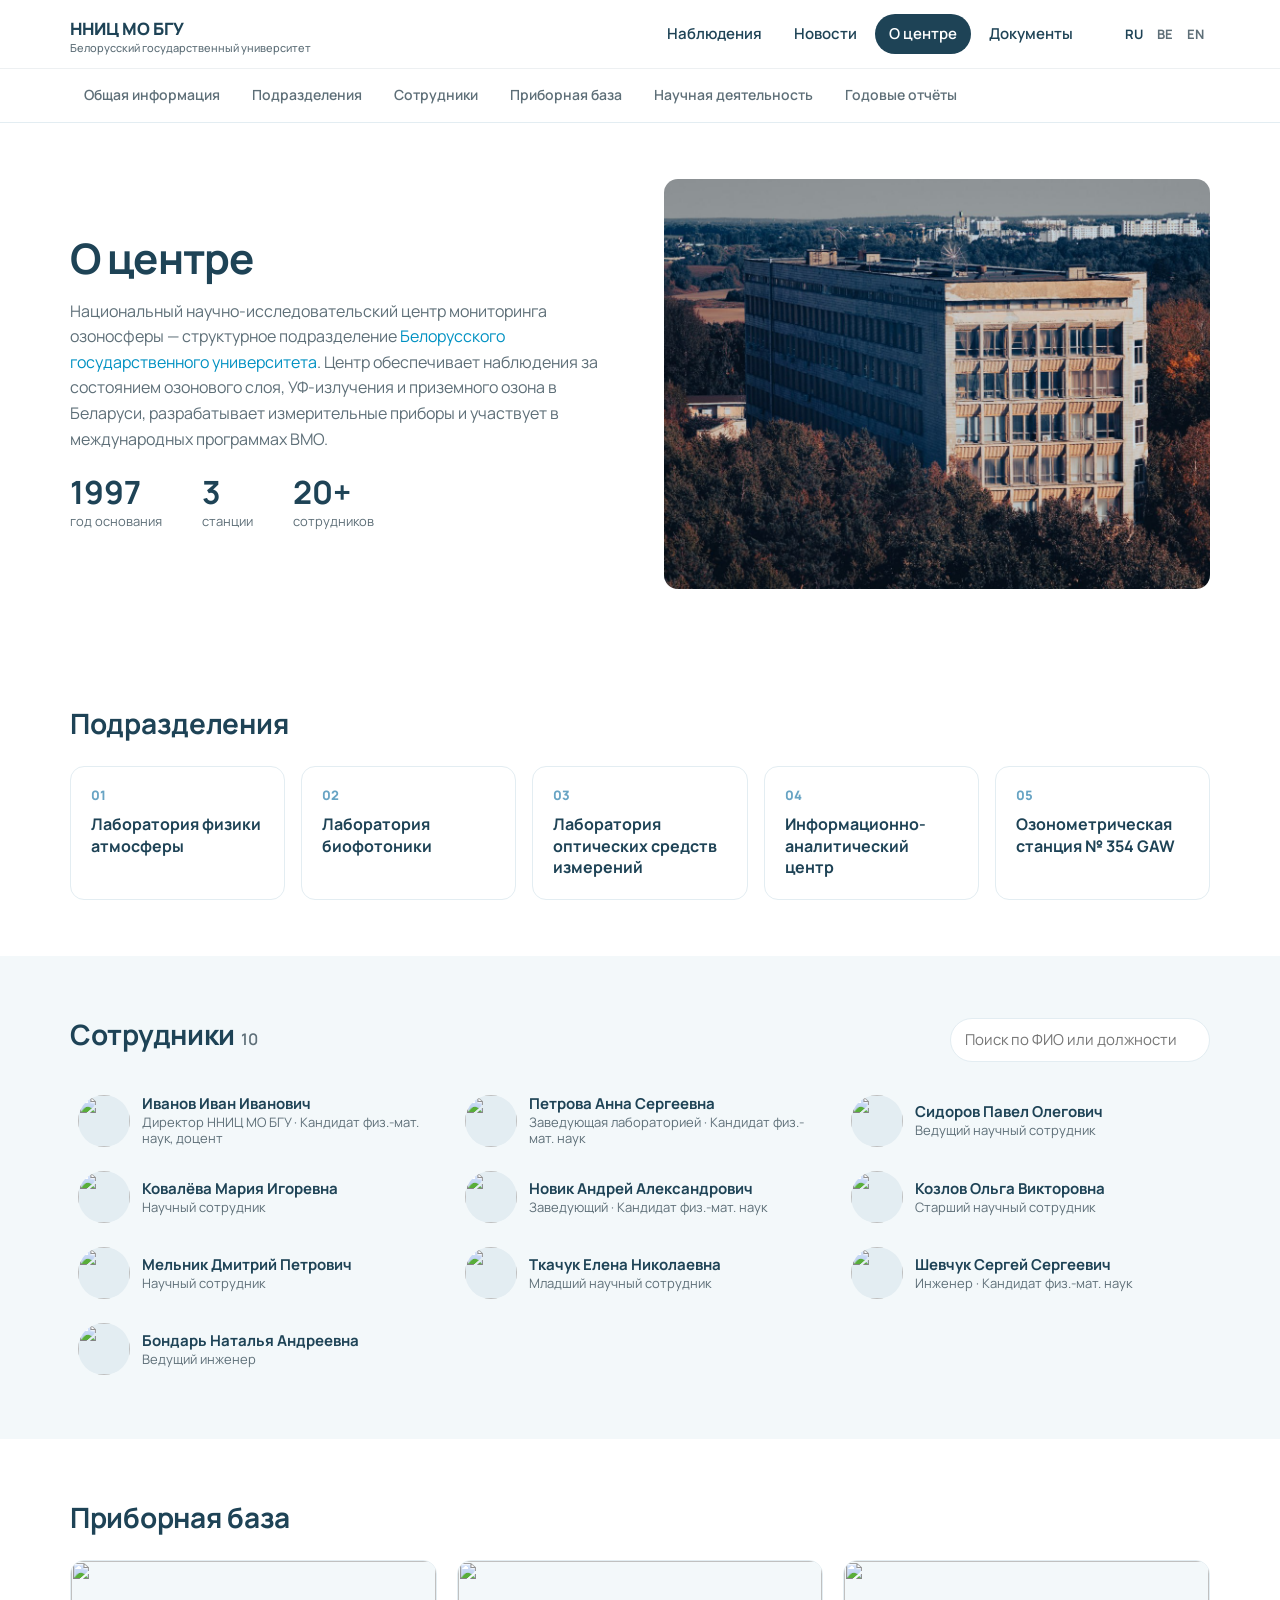
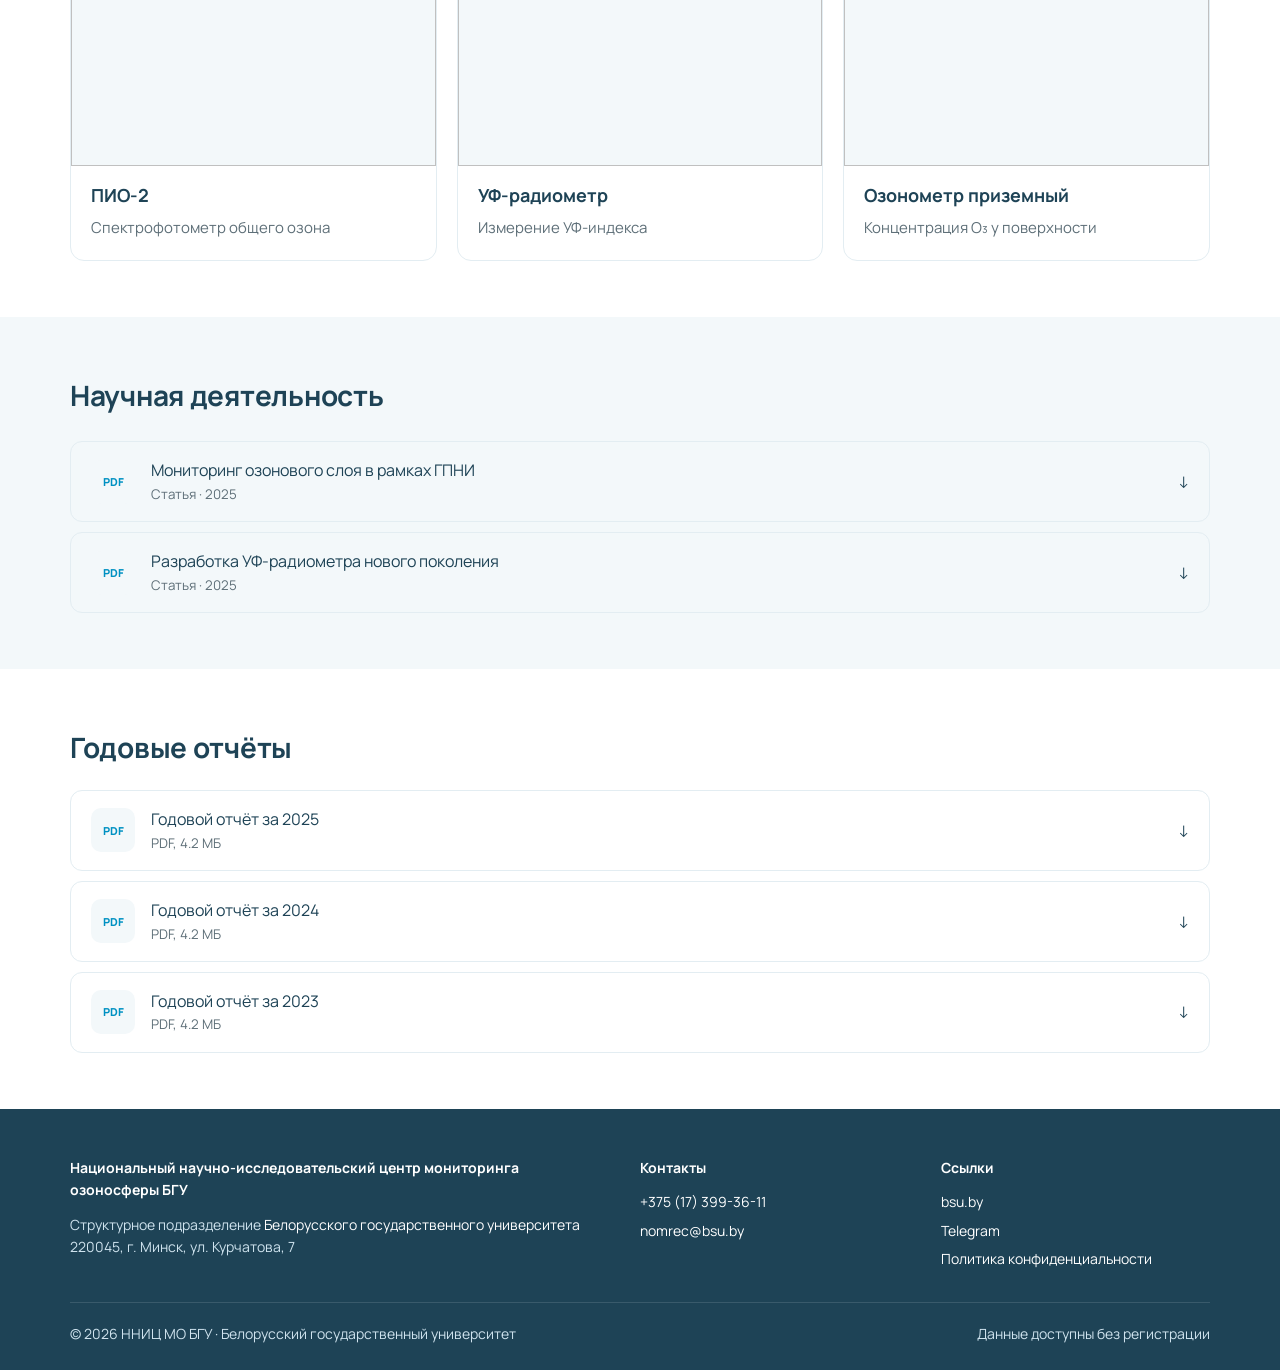
==== about.html @ 7ea7de81 "feat: restore original three-station hero with per-station dates Co-Authored-By: Claude Opus 5.5 <no" ====
<!doctype html>
<html lang="ru"><head><meta charset="utf-8"><meta name="viewport" content="width=device-width,initial-scale=1">
<title>О центре — ННИЦ МО БГУ</title>
<link href="https://fonts.googleapis.com/css2?family=Manrope:wght@400;500;600;700;800&display=swap" rel="stylesheet">
<link rel="icon" href="assets/img/brand/favicon.ico" sizes="any">
<link rel="icon" type="image/png" sizes="32x32" href="assets/img/brand/favicon-32.png">
<link rel="icon" type="image/png" sizes="16x16" href="assets/img/brand/favicon-16.png">
<link rel="apple-touch-icon" sizes="180x180" href="assets/img/brand/favicon-180.png">
<link rel="manifest" href="assets/img/brand/site.webmanifest">
<meta name="theme-color" content="#1e4356">
<link rel="stylesheet" href="assets/style.css?v=33">
<style>section[id]{scroll-margin-top:120px}</style>
</head><body>
<div id="header"></div><script src="assets/layout.js?v=33"></script>
<nav class="subnav"><div class="container">
  <a href="#info">Общая информация</a><a href="#units">Подразделения</a><a href="#team">Сотрудники</a><a href="#devices">Приборная база</a><a href="#science">Научная деятельность</a><a href="#reports">Годовые отчёты</a>
</div></nav>

<section id="info"><div class="container split">
  <div><h1 style="margin-bottom:16px">О центре</h1>
    <p class="muted">Национальный научно-исследовательский центр мониторинга озоносферы — структурное подразделение <a href="https://bsu.by">Белорусского государственного университета</a>. Центр обеспечивает наблюдения за состоянием озонового слоя, УФ-излучения и приземного озона в Беларуси, разрабатывает измерительные приборы и участвует в международных программах ВМО.</p>
    <div class="stats"><div><b>1997</b><span>год основания</span></div><div><b>3</b><span>станции</span></div><div><b>20+</b><span>сотрудников</span></div></div></div>
  <img class="photo" src="assets/img/building.jpg" alt="Здание ННИЦ МО БГУ">
</div></section>

<section id="units"><div class="container">
  <h2>Подразделения</h2><div class="units" id="units-list"></div>
</div></section>

<section id="team" class="section-soft"><div class="container">
  <div class="section-head"><h2>Сотрудники <span class="muted" id="cnt" style="font-size:16px;font-weight:600"></span></h2>
    <input class="search" id="q" type="search" placeholder="Поиск по ФИО или должности"></div>
  <div id="people"></div>
</div></section>

<section id="devices"><div class="container">
  <h2>Приборная база</h2><div class="devices" id="dev"></div>
</div></section>

<section id="science" class="section-soft"><div class="container">
  <div class="section-head"><h2>Научная деятельность</h2></div>
  <div class="doc-list" id="sci"></div>
</div></section>

<section id="reports"><div class="container">
  <h2>Годовые отчёты</h2><div class="doc-list" id="rep"></div>
</div></section>
<div id="footer"></div>
<script>
document.getElementById("units-list").innerHTML = DEPARTMENTS.map((d, i) => `<div class="unit"><span>${String(i + 1).padStart(2, "0")}</span>${d}</div>`).join("");
function renderPeople() {
  const q = document.getElementById("q").value.toLowerCase();
  const ws = WORKERS.filter(w => `${w.last_name} ${w.first_name} ${w.middle_name} ${w.position}`.toLowerCase().includes(q));
  document.getElementById("cnt").textContent = ws.length;
  document.getElementById("people").innerHTML = ws.length ? `<div class="staff">${ws.map(w => `<a class="staff-item" href="team-member.html?id=${w.id}">
    <img src="${w.photo}" alt="" loading="lazy"><span><b>${w.last_name} ${w.first_name} ${w.middle_name}</b>
    <small>${w.position}${w.academic_rank ? " · " + w.academic_rank : ""}</small></span></a>`).join("")}</div>` : `<p class="muted">Никого не найдено</p>`;
}
document.getElementById("q").oninput = renderPeople;
renderPeople();
const D = ["ПИО-2|Спектрофотометр общего озона","УФ-радиометр|Измерение УФ-индекса","Озонометр приземный|Концентрация O₃ у поверхности"];
document.getElementById("dev").innerHTML = D.map(d => { const [n,s] = d.split("|");
  return `<a class="card" href="#"><div class="thumb"><img src="https://images.unsplash.com/photo-1581093588401-fbb62a02f120?w=800" alt=""></div><div class="body"><h3>${n}</h3><p>${s}</p></div></a>`; }).join("");
const doc = (t, s, e) => `<a class="doc" href="#"><span class="ext">${e}</span><span class="t">${t}<small>${s}</small></span><span>↓</span></a>`;
document.getElementById("sci").innerHTML = ["Мониторинг озонового слоя в рамках ГПНИ","Разработка УФ-радиометра нового поколения"].map(t => doc(t,"Статья · 2025","PDF")).join("");
document.getElementById("rep").innerHTML = [2025,2024,2023].map(y => doc("Годовой отчёт за "+y, "PDF, 4.2 МБ", "PDF")).join("");
</script>
</body></html>
---- assets/style.css ----
:root{
  --ink:#1e4356; --ink-2:#27556d; --accent:#68a4c4; --accent-2:#0091c2;
  --sky:#a2cce3; --bg:#ffffff; --bg-soft:#f3f8fa; --line:#e3edf2;
  --muted:#5e6f78; --radius:14px; --max:1180px;
  --font:"Manrope",system-ui,-apple-system,"Segoe UI",sans-serif;
}
*{box-sizing:border-box;margin:0}
@view-transition{navigation:auto}
::view-transition-old(root){animation:.18s ease both vt-out}
::view-transition-new(root){animation:.28s ease both vt-in}
@keyframes vt-out{to{opacity:0;transform:translateY(-6px)}}
@keyframes vt-in{from{opacity:0;transform:translateY(8px)}}
main,body>section,.hero,.subnav{animation:page-in .35s ease}
@keyframes page-in{from{opacity:0;transform:translateY(8px)}}
.header{view-transition-name:header}
@media(prefers-reduced-motion:reduce){*,::view-transition-old(root),::view-transition-new(root){animation:none!important}}
body{font-family:var(--font);color:var(--ink);background:var(--bg);line-height:1.6;font-size:16px}
a{color:var(--accent-2);text-decoration:none}
a:hover{text-decoration:underline}
img{max-width:100%;display:block}
.container{max-width:var(--max);margin:0 auto;padding:0 20px}
.muted{color:var(--muted)}
h1{font-size:clamp(28px,4vw,42px);line-height:1.15;letter-spacing:-.02em}
h2{font-size:clamp(22px,2.6vw,28px);letter-spacing:-.01em;margin-bottom:20px}
h3{font-size:18px}
section{padding:56px 0}
.section-soft{background:var(--bg-soft)}
.section-head{display:flex;justify-content:space-between;align-items:baseline;gap:16px;margin-bottom:24px}
.section-head h2{margin:0}
.eyebrow{font-size:13px;font-weight:700;text-transform:uppercase;letter-spacing:.08em;color:var(--accent)}

/* header */
body{padding-top:68px;min-height:100vh;display:flex;flex-direction:column}
body>.footer{margin-top:auto}
body.has-hero{padding-top:0}
.header{position:fixed;top:0;left:0;right:0;z-index:20;background:rgba(255,255,255,.72);backdrop-filter:blur(14px) saturate(1.4);-webkit-backdrop-filter:blur(14px) saturate(1.4);border-bottom:1px solid rgba(30,67,86,.08);transition:background .3s,border-color .3s}
.header.dark{background:rgba(6,20,30,.35);border-bottom-color:rgba(255,255,255,.08)}
.header.dark .logo,.header.dark .nav a,.header.dark .lang a.active,.header.dark .burger{color:#fff}
.header.dark .logo small,.header.dark .lang a{color:#a9c4d3}
.header.dark .nav a:hover{background:rgba(255,255,255,.1)}
.header.dark .nav a.active{background:#fff;color:var(--ink)}
.header .container{display:flex;align-items:center;gap:32px;height:68px}
.logo{display:flex;align-items:center;gap:10px;font-weight:800;color:var(--ink);font-size:17px}
.logo:hover{text-decoration:none}
.logo-mark{width:62px;height:51px;flex-shrink:0;object-fit:contain}
.logo small{display:block;font-weight:500;font-size:11px;color:var(--muted);line-height:1}
.nav{display:flex;gap:4px;margin-left:auto}
.nav a{color:var(--ink);font-weight:600;padding:8px 14px;border-radius:999px;font-size:15px}
.nav a:hover{background:var(--bg-soft);text-decoration:none}
.nav a.active{background:var(--ink);color:#fff}
.lang{display:flex;gap:2px;font-size:13px;font-weight:700}
.lang a{color:var(--muted);padding:4px 6px}
.lang a.active{color:var(--ink)}
.burger{display:none;background:none;border:0;font-size:26px;color:var(--ink);margin-left:auto;cursor:pointer}
@media(max-width:860px){
  .burger{display:block}
  .nav{display:none;position:absolute;top:68px;left:0;right:0;background:#fff;flex-direction:column;padding:12px 20px;border-bottom:1px solid var(--line)}
  .nav.open{display:flex}
  .lang{display:none}
}

/* hero / today */
.hero{position:relative;overflow:hidden;background:radial-gradient(120% 90% at 50% 120%,#1e4356 0%,#10293a 55%,#081a26 100%);color:#fff;padding:140px 0 80px}
.hero>.container{position:relative;z-index:1}
.hero::before{content:"";position:absolute;inset:0;z-index:0;background:url(img/atmosphere.jpg) center 20%/cover no-repeat;animation:hero-zoom 30s ease-in-out infinite alternate}
.hero::after{content:"";position:absolute;inset:0;z-index:0;background:
  linear-gradient(90deg,rgba(6,20,30,.92) 0%,rgba(6,20,30,.72) 45%,rgba(6,20,30,.35) 100%),
  linear-gradient(0deg,rgba(6,20,30,.85) 0%,rgba(6,20,30,0) 45%)}
@keyframes hero-zoom{to{transform:scale(1.08)}}
.hero .eyebrow{color:var(--sky)}
.hero h1{margin:8px 0 6px}
.hero p{color:#cfe3ee;max-width:640px}
.today{display:grid;grid-template-columns:repeat(3,1fr);gap:16px;margin-top:32px}
.station{background:rgba(255,255,255,.08);border:1px solid rgba(255,255,255,.14);border-radius:var(--radius);padding:20px}
.station h3{font-size:15px;color:var(--sky);font-weight:700;margin-bottom:12px}
.station .vals{display:flex;gap:24px}
.val b{font-size:34px;font-weight:800;line-height:1}
.val span{display:block;font-size:12px;color:#cfe3ee;margin-top:4px}
.uvi-badge{display:inline-block;font-size:11px;font-weight:700;padding:2px 8px;border-radius:999px;margin-left:6px;vertical-align:middle}
.uvi-low{background:#3aa76d;color:#fff}.uvi-mod{background:#e8c22a;color:#222}.uvi-high{background:#e8862a;color:#fff}
.spark{margin-top:14px;height:40px}
.hero-actions{margin-top:28px;display:flex;gap:12px;flex-wrap:wrap}
@media(max-width:860px){.today{grid-template-columns:1fr}}

/* buttons */
.btn{display:inline-flex;align-items:center;gap:8px;font-weight:700;font-size:15px;padding:11px 20px;border-radius:999px;border:1px solid transparent;cursor:pointer;font-family:inherit}
.btn:hover{text-decoration:none}
.btn-primary{background:var(--accent-2);color:#fff}
.btn-primary:hover{background:#007aa4}
.btn-light{background:#fff;color:var(--ink)}
.btn-ghost{background:transparent;color:var(--ink);border-color:var(--line)}
.btn-ghost-light{background:transparent;color:#fff;border-color:rgba(255,255,255,.35)}
.btn-ghost:hover{border-color:var(--accent)}

/* news */
.news-grid{display:grid;grid-template-columns:1.4fr 1fr;gap:24px}
.news-side{display:grid;gap:24px}
.card{display:flex;flex-direction:column;background:#fff;border:1px solid var(--line);border-radius:var(--radius);overflow:hidden;color:var(--ink);transition:transform .15s,box-shadow .15s}
.card:hover{text-decoration:none;transform:translateY(-2px);box-shadow:0 10px 30px rgba(30,67,86,.08)}
.card .thumb{aspect-ratio:16/9;background:var(--bg-soft);overflow:hidden}
.card .thumb img{width:100%;height:100%;object-fit:cover}
.card .body{padding:18px 20px 20px;display:flex;flex-direction:column;gap:8px;flex:1}
.card .date{font-size:13px;color:var(--muted)}
.card h3{line-height:1.3}
.card p{color:var(--muted);font-size:15px;display:-webkit-box;-webkit-line-clamp:3;-webkit-box-orient:vertical;overflow:hidden}
.card.big h3{font-size:24px}
.card.row{flex-direction:row}
.card.row .thumb{width:42%;aspect-ratio:auto;flex-shrink:0}
.news-list{display:grid;grid-template-columns:repeat(3,1fr);gap:24px}
@media(max-width:860px){.news-grid,.news-list{grid-template-columns:1fr}.card.row{flex-direction:column}.card.row .thumb{width:100%;aspect-ratio:16/9}}
.pager{display:flex;gap:6px;justify-content:center;margin-top:40px}
.pager a{min-width:40px;height:40px;display:grid;place-items:center;border-radius:10px;border:1px solid var(--line);color:var(--ink);font-weight:600}
.pager a.active{background:var(--ink);color:#fff;border-color:var(--ink)}

/* article */
.article{max-width:760px;margin:0 auto}
.article .cover{border-radius:var(--radius);overflow:hidden;aspect-ratio:16/9;margin:28px 0}
.article .cover img{width:100%;height:100%;object-fit:cover}
.prose{font-size:17px;line-height:1.75}
.prose p,.prose ul,.prose blockquote,.prose h2{margin-bottom:18px}
.prose h2{font-size:22px;margin-top:32px}
.prose blockquote{border-left:3px solid var(--accent);padding:4px 0 4px 18px;color:var(--muted);font-style:italic}
.prose ul{padding-left:22px}
.source{display:flex;align-items:center;gap:16px;margin-top:36px;padding:18px 20px;border:1px solid var(--line);border-radius:var(--radius);background:var(--bg-soft)}
.source .ico{width:44px;height:44px;border-radius:10px;background:#fff;display:grid;place-items:center;font-size:20px;border:1px solid var(--line)}
.source .meta{flex:1;min-width:0}
.source .meta small{display:block;color:var(--muted);font-size:12px;text-transform:uppercase;letter-spacing:.06em;font-weight:700}
.source .meta b{display:block;white-space:nowrap;overflow:hidden;text-overflow:ellipsis}
.back{display:inline-flex;gap:6px;font-weight:600;color:var(--muted);margin-bottom:16px}

/* observations */
.obs-cards{display:grid;grid-template-columns:repeat(3,1fr);gap:16px}
.obs-card{border:1px solid var(--line);border-radius:var(--radius);padding:20px;background:#fff}
.obs-card h3{font-size:15px;color:var(--muted);margin-bottom:10px}
.obs-card .row{display:flex;justify-content:space-between;padding:8px 0;border-top:1px solid var(--line);font-size:15px}
.obs-card .row b{font-size:17px}
@media(max-width:860px){.obs-cards{grid-template-columns:1fr}}
.panel{background:#fff;border:1px solid var(--line);border-radius:var(--radius);padding:24px}
.filters{display:flex;flex-wrap:wrap;gap:12px;align-items:flex-end;margin-bottom:20px}
.field{display:flex;flex-direction:column;gap:4px;font-size:13px;font-weight:600;color:var(--muted)}
.field select,.field input{font:inherit;font-size:15px;color:var(--ink);padding:9px 12px;border:1px solid var(--line);border-radius:10px;background:#fff;min-width:150px}
.seg{display:inline-flex;border:1px solid var(--line);border-radius:10px;overflow:hidden}
.seg button{font:inherit;font-size:14px;font-weight:600;border:0;background:#fff;padding:9px 14px;cursor:pointer;color:var(--muted)}
.seg button.on{background:var(--ink);color:#fff}
.chart-box{height:360px}
.table-wrap{overflow:auto;max-height:420px;border:1px solid var(--line);border-radius:10px}
table{border-collapse:collapse;width:100%;font-size:14px;font-variant-numeric:tabular-nums}
th,td{padding:9px 14px;text-align:right;border-bottom:1px solid var(--line);white-space:nowrap}
th:first-child,td:first-child{text-align:left}
thead th{position:sticky;top:0;background:var(--bg-soft);font-size:12px;text-transform:uppercase;letter-spacing:.04em;color:var(--muted)}
.download{display:flex;gap:10px;margin-left:auto}
.info-grid{display:grid;grid-template-columns:repeat(4,1fr);gap:16px}
.info-grid .obs-card p{font-size:14px;color:var(--muted)}
@media(max-width:860px){.info-grid{grid-template-columns:1fr 1fr}}

/* about */
.subnav{position:sticky;top:68px;z-index:10;background:#fff;border-bottom:1px solid var(--line)}
.subnav .container{display:flex;gap:4px;overflow:auto;padding-top:10px;padding-bottom:10px}
.subnav a{white-space:nowrap;padding:6px 14px;border-radius:999px;color:var(--muted);font-weight:600;font-size:14px}
.subnav a:hover{background:var(--bg-soft);text-decoration:none;color:var(--ink)}
.split{display:grid;grid-template-columns:1fr 1fr;gap:48px;align-items:center}
.split img{border-radius:var(--radius);aspect-ratio:4/3;object-fit:cover;width:100%}
@media(max-width:860px){.split{grid-template-columns:1fr}}
.stats{display:flex;gap:40px;margin-top:24px}
.stats b{font-size:32px;display:block;line-height:1}
.stats span{font-size:13px;color:var(--muted)}
.people{display:grid;grid-template-columns:repeat(4,1fr);gap:20px}
.person{text-align:center;color:var(--ink)}
.person:hover{text-decoration:none}
.person .ph{aspect-ratio:1;border-radius:50%;overflow:hidden;background:var(--bg-soft);margin:0 auto 12px;width:140px}
.person .ph img{width:100%;height:100%;object-fit:cover}
.person b{display:block}
.person small{color:var(--muted)}
@media(max-width:860px){.people{grid-template-columns:1fr 1fr}}
.devices{display:grid;grid-template-columns:repeat(3,1fr);gap:20px}
@media(max-width:860px){.devices{grid-template-columns:1fr}}

/* documents */
.doc-list{display:grid;gap:10px}
.doc{display:flex;align-items:center;gap:16px;padding:16px 20px;border:1px solid var(--line);border-radius:12px;color:var(--ink)}
.doc:hover{border-color:var(--accent);text-decoration:none}
.doc .ext{width:44px;height:44px;border-radius:10px;background:var(--bg-soft);display:grid;place-items:center;font-size:11px;font-weight:800;color:var(--accent-2)}
.doc .t{flex:1}
.doc .t small{display:block;color:var(--muted)}

/* footer */
.footer{background:var(--ink);color:#cfe3ee;padding:48px 0 24px;font-size:14px}
.footer a{color:#fff}
.footer .cols{display:grid;grid-template-columns:2fr 1fr 1fr;gap:32px}
.footer h4{color:#fff;font-size:14px;margin-bottom:12px}
.footer ul{list-style:none;padding:0;display:grid;gap:6px}
.footer .copy{border-top:1px solid rgba(255,255,255,.12);margin-top:32px;padding-top:20px;display:flex;justify-content:space-between;flex-wrap:wrap;gap:8px}
@media(max-width:860px){.footer .cols{grid-template-columns:1fr}}

/* team member */
.profile{display:grid;grid-template-columns:260px 1fr;gap:48px;align-items:start}
.profile .ph{border-radius:var(--radius);overflow:hidden;aspect-ratio:3/4;background:var(--bg-soft)}
.profile .ph img{width:100%;height:100%;object-fit:cover}
.contacts{display:grid;gap:8px;margin-top:20px;font-size:15px}
.contacts span{color:var(--muted);display:inline-block;width:80px}
.chips{display:flex;flex-wrap:wrap;gap:8px}
.chip{background:var(--bg-soft);border:1px solid var(--line);border-radius:999px;padding:5px 14px;font-size:14px;font-weight:600}
.timeline{display:grid;gap:0;border-left:2px solid var(--line);padding-left:20px}
.timeline div{position:relative;padding:8px 0}
.timeline div::before{content:"";position:absolute;left:-26px;top:16px;width:10px;height:10px;border-radius:50%;background:var(--accent)}
.timeline b{display:inline-block;min-width:110px;color:var(--accent-2)}
.block{margin-top:36px}
.block h2{font-size:20px;margin-bottom:14px}
.pubs{display:grid;gap:12px;padding:0;list-style:none}
.pubs li{padding:14px 16px;border:1px solid var(--line);border-radius:12px;font-size:15px}
.pubs b{color:var(--accent-2);margin-right:8px}
@media(max-width:860px){.profile{grid-template-columns:1fr}.profile .ph{max-width:260px}}

/* staff list */
.search{font:inherit;font-size:15px;padding:9px 14px;border:1px solid var(--line);border-radius:999px;min-width:260px;background:#fff;color:var(--ink)}
button.chip{font-family:inherit;cursor:pointer;color:var(--ink)}
.chip.on{background:var(--ink);color:#fff;border-color:var(--ink)}
.dept{margin-bottom:36px}
.dept h3{font-size:17px;padding-bottom:10px;border-bottom:1px solid var(--line);margin-bottom:14px}
.staff{display:grid;grid-template-columns:repeat(3,1fr);gap:8px 20px}
.staff-item{display:flex;gap:12px;align-items:center;padding:8px;border-radius:12px;color:var(--ink)}
.staff-item:hover{background:#fff;text-decoration:none}
.staff-item img{width:52px;height:52px;border-radius:50%;object-fit:cover;flex-shrink:0;background:var(--line)}
.staff-item b{display:block;font-size:15px;line-height:1.3}
.staff-item small{color:var(--muted);font-size:13px;line-height:1.3;display:block}
@media(max-width:960px){.staff{grid-template-columns:1fr 1fr}}
@media(max-width:600px){.staff{grid-template-columns:1fr}.search{min-width:0;width:100%}.section-head{flex-wrap:wrap}}
/* hero controls */
.hero-ctrl{display:flex;flex-wrap:wrap;gap:12px;margin-top:28px}
.seg.dark{border-color:rgba(255,255,255,.25)}
.seg.dark button{background:transparent;color:#cfe3ee}
.seg.dark button.on{background:#fff;color:var(--ink)}
.station .unit{font-size:13px;color:#cfe3ee;margin-top:6px}

.units{display:grid;grid-template-columns:repeat(auto-fit,minmax(210px,1fr));gap:16px}
.unit{border:1px solid var(--line);border-radius:var(--radius);padding:20px;font-weight:700;font-size:16px;line-height:1.35;background:#fff}
.unit span{display:block;font-size:13px;color:var(--accent);margin-bottom:10px;font-weight:800}

.oz-lab{font:700 13px var(--font);letter-spacing:.35em;fill:#cfe9f7;opacity:.75;text-anchor:middle}
.oz-band{animation:oz-glow 6s ease-in-out infinite}
@keyframes oz-glow{50%{stroke-width:11;opacity:.7}}
.station{background:rgba(8,26,38,.45);backdrop-filter:blur(6px)}
.art-box{border-radius:var(--radius);overflow:hidden;aspect-ratio:4/3;background:radial-gradient(120% 90% at 50% 120%,#1e4356 0%,#10293a 55%,#081a26 100%)}
.art-box .oz-art{width:100%;height:100%;display:block}

.photo{border-radius:var(--radius);aspect-ratio:4/3;object-fit:cover;width:100%}
@media(max-width:860px){.header.dark .nav{background:rgba(6,20,30,.95)}}

/* big chart */
.big-chart{padding:28px 32px}
.chart-head{display:flex;justify-content:space-between;align-items:center;gap:16px;flex-wrap:wrap;margin-bottom:12px}
.chart-head h2{margin:0;font-size:26px}
.asof{font-size:13px;font-weight:600;color:var(--muted);margin-left:6px;letter-spacing:0}
.big-chart .chart-box{height:min(560px,62vh)}
.chart-ctrl{display:flex;justify-content:center;gap:12px;flex-wrap:wrap;margin-top:18px}
.seg button:disabled{opacity:.35;cursor:not-allowed}
.export{margin-top:24px;border-top:1px solid var(--line);padding-top:16px}
.export summary{cursor:pointer;font-weight:700;color:var(--accent-2);list-style:none}
.export summary::before{content:"⬇ "}
.export .filters{margin:16px 0 0;align-items:center}
@media(max-width:600px){.big-chart{padding:18px 14px}.big-chart .chart-box{height:380px}}

/* hero: Минск крупно + остальные компактно */
.today{grid-template-columns:2fr 1fr}
.today .side{display:grid;gap:16px}
.station.main .spark{height:150px;margin-top:18px}
.station.mini{padding:16px 18px}
.station.mini .val b{font-size:26px}
.station .asof{color:#a9c4d3;margin:0;font-size:12px;font-weight:600}
.station h3{display:flex;justify-content:space-between;align-items:baseline;gap:8px}
@media(max-width:860px){.today{grid-template-columns:1fr}}

/* hero v3: широкий график Минска + параметры справа */
.hero-grid{display:grid;grid-template-columns:1fr 220px;gap:16px;margin-top:32px;align-items:stretch}
.hero-grid .station.main{height:100%}
.station.main .spark{height:220px;flex:none}
.hero-note{margin-top:16px;padding-top:14px;border-top:1px solid rgba(255,255,255,.12);font-size:15px;line-height:1.6;color:#cfe3ee}
.hero-note b{color:#fff}
.hero-side{display:flex;flex-direction:column;gap:20px;background:rgba(8,26,38,.45);backdrop-filter:blur(6px);border:1px solid rgba(255,255,255,.14);border-radius:var(--radius);padding:20px}
.side-label{display:block;font-size:12px;font-weight:700;text-transform:uppercase;letter-spacing:.08em;color:var(--sky);margin-bottom:8px}
.vseg{display:flex;flex-direction:column;gap:4px}
.vseg.row{flex-direction:row}
.vseg button{font:inherit;font-size:14px;font-weight:600;text-align:left;padding:9px 12px;border-radius:10px;border:0;background:transparent;color:#cfe3ee;cursor:pointer}
.vseg.row button{flex:1;text-align:center;padding:9px 6px}
.vseg button:hover{background:rgba(255,255,255,.08)}
.vseg button.on{background:#fff;color:var(--ink)}
@media(max-width:860px){.hero-grid{grid-template-columns:1fr}.hero-side{order:-1}.vseg{flex-direction:row;flex-wrap:wrap}}

/* наблюдения: компактнее */
.obs-card{padding:14px 18px}
.obs-card h3{margin-bottom:4px}
.obs-card .row{padding:5px 0;font-size:14px}
.obs-card .row b{font-size:15px}
.big-chart{padding:20px 24px}
.big-chart .chart-box{height:min(400px,48vh)}
.chart-head h2{font-size:22px}

.side-link{margin-top:auto;color:#fff;font-weight:700;font-size:14px;padding-top:14px;border-top:1px solid rgba(255,255,255,.12)}
.hero{padding-bottom:64px}
.obs-card .rows{display:grid;grid-template-columns:1fr 1fr;column-gap:20px}
.big-chart .chart-box{height:min(360px,40vh)}
.obs-card .row b{white-space:nowrap}

.hero-grid{align-items:start}
.hero-grid .station.main{height:auto}
.hero-side .side-link{margin-top:4px}
.hero-note{margin-top:20px;padding-top:0;border-top:0;max-width:760px}
.hero-side{gap:14px;padding:16px}.vseg button{padding:7px 12px}.hero-side .side-link{padding-top:12px}

/* единый лид-текст с городами */
.hero-lead{font-size:18px;line-height:1.7;color:#d6e6ef;max-width:820px;margin-top:12px}
.hero-lead b{color:#fff}
.city{display:inline-flex;align-items:center;gap:7px;font-weight:700;color:#fff;white-space:nowrap}
.pulse{position:relative;width:8px;height:8px;border-radius:50%;background:#7fd6ff;box-shadow:0 0 10px #7fd6ff}
.pulse::after{content:"";position:absolute;inset:-4px;border-radius:50%;border:2px solid #7fd6ff;opacity:0;animation:pulse 2.4s ease-out infinite}
.city:nth-child(2) .pulse::after{animation-delay:.8s}
.city:nth-child(3) .pulse::after{animation-delay:1.6s}
@keyframes pulse{0%{transform:scale(.4);opacity:.9}100%{transform:scale(1.8);opacity:0}}
.city{display:inline;white-space:nowrap}
.city .pulse{display:inline-block;vertical-align:middle;margin:-2px 7px 0 3px}

.hero-stations{list-style:none;padding:0;display:flex;gap:8px;flex-wrap:wrap;margin-top:16px}
.hero-stations li{display:flex;align-items:center;gap:8px;font-size:14px;font-weight:600;padding:6px 14px;border-radius:999px;background:rgba(255,255,255,.08);border:1px solid rgba(255,255,255,.14)}
.hero-stations i{width:7px;height:7px;border-radius:50%;background:var(--sky)}

/* исходный hero: три станции */
.today{grid-template-columns:repeat(3,1fr)}
@media(max-width:860px){.today{grid-template-columns:1fr}}
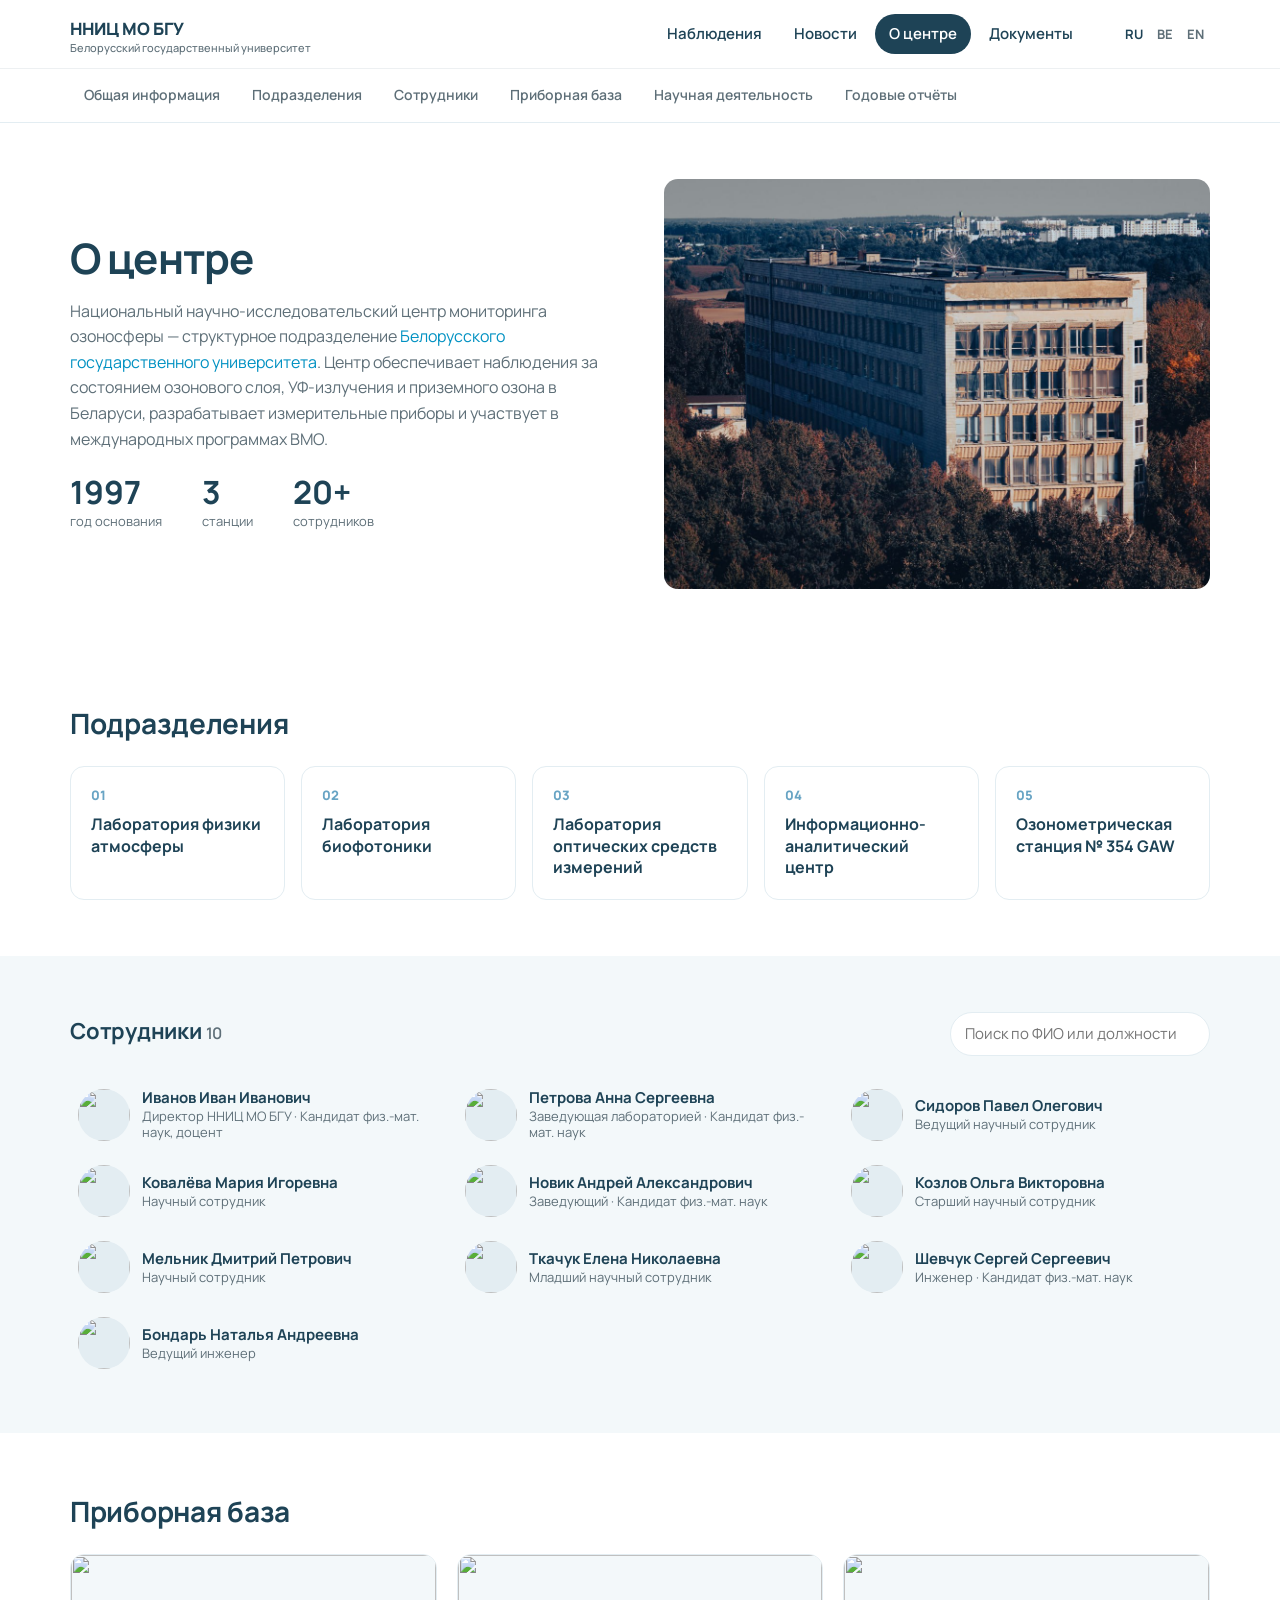
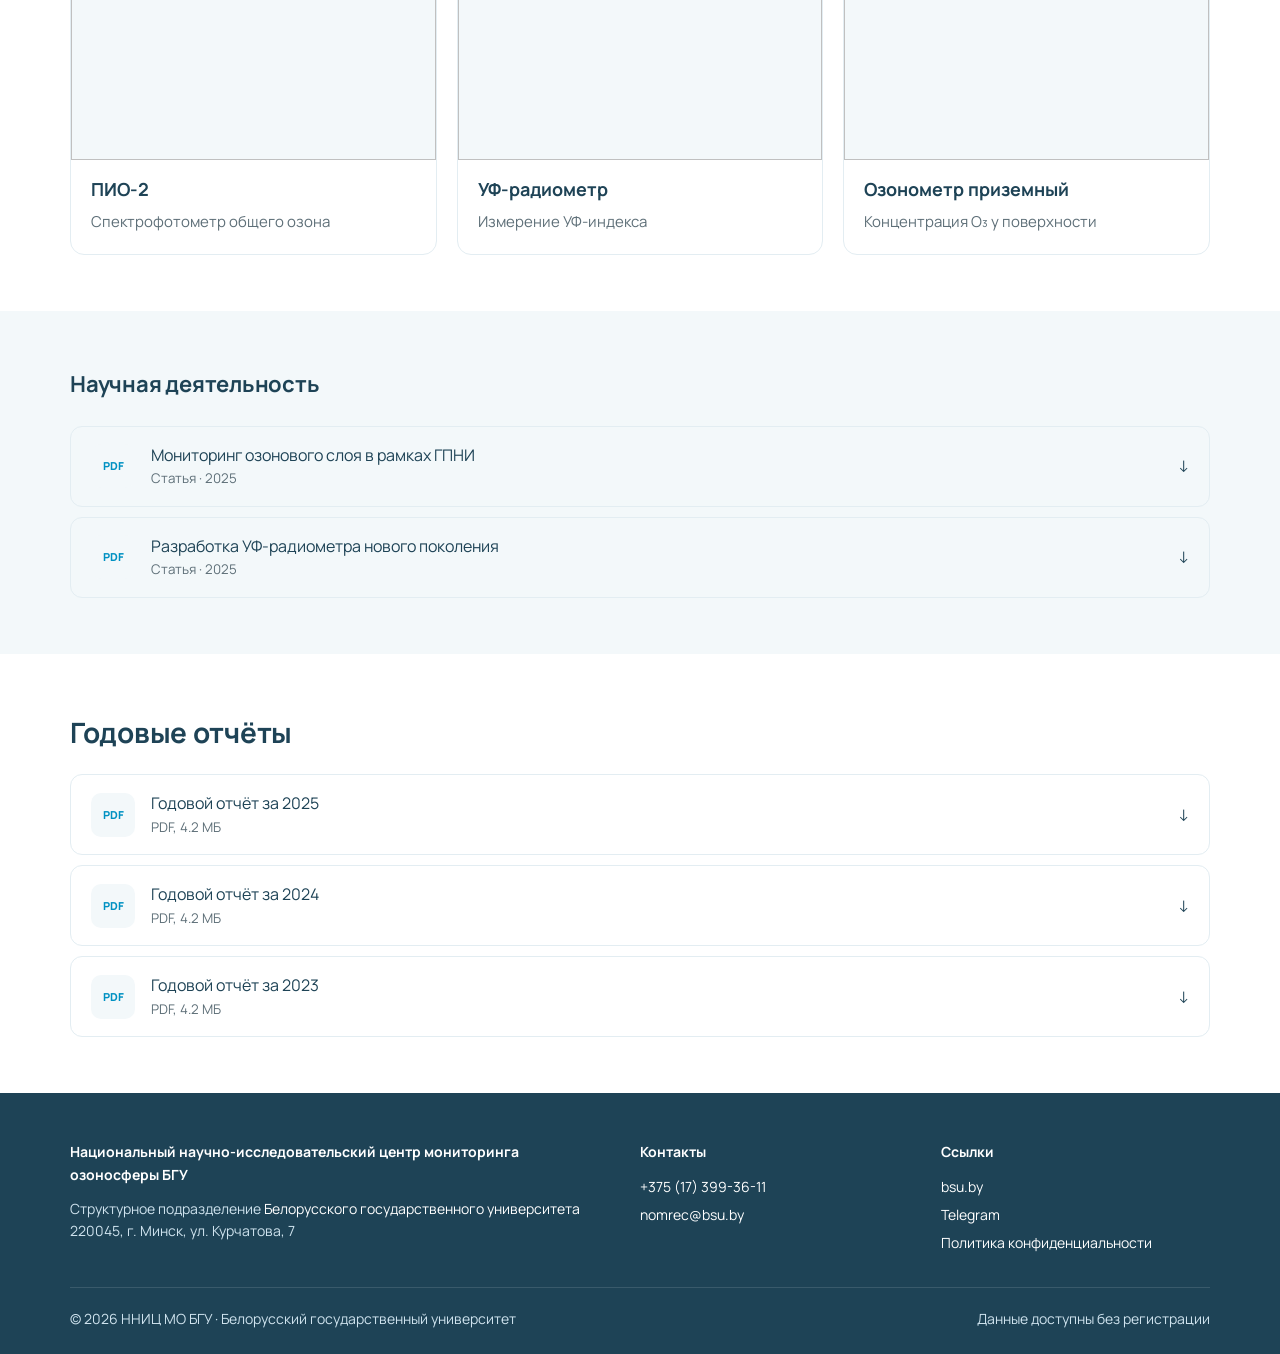
==== commit 65ff99ff: "feat: news grid 3:2 on home; observations glossary larger, compact second block Co-Authored-By: Clau" ====
--- a/about.html
+++ b/about.html
@@ -8,10 +8,10 @@
 <link rel="apple-touch-icon" sizes="180x180" href="assets/img/brand/favicon-180.png">
 <link rel="manifest" href="assets/img/brand/site.webmanifest">
 <meta name="theme-color" content="#1e4356">
-<link rel="stylesheet" href="assets/style.css?v=33">
+<link rel="stylesheet" href="assets/style.css?v=67">
 <style>section[id]{scroll-margin-top:120px}</style>
 </head><body>
-<div id="header"></div><script src="assets/layout.js?v=33"></script>
+<div id="header"></div><script src="assets/layout.js?v=67"></script>
 <nav class="subnav"><div class="container">
   <a href="#info">Общая информация</a><a href="#units">Подразделения</a><a href="#team">Сотрудники</a><a href="#devices">Приборная база</a><a href="#science">Научная деятельность</a><a href="#reports">Годовые отчёты</a>
 </div></nav>
--- a/assets/style.css
+++ b/assets/style.css
@@ -326,3 +326,100 @@
 /* исходный hero: три станции */
 .today{grid-template-columns:repeat(3,1fr)}
 @media(max-width:860px){.today{grid-template-columns:1fr}}
+/* карточки наблюдений выше */
+.obs-cards .obs-card{padding:20px 22px}
+.obs-cards .obs-card h3{margin-bottom:10px}
+.obs-cards .obs-card .row{padding:10px 0;font-size:15px}
+.obs-cards .obs-card .row b{font-size:17px}
+/* чтобы на первом экране был виден начало блока «Что мы измеряем» */
+.big-chart .chart-box{height:min(280px,32vh)}
+#download{padding:20px 0!important}
+#download + section{padding-top:32px}
+.big-chart{padding:18px 24px}
+.big-chart .chart-box{height:min(250px,28vh)}
+.big-chart .export{margin-top:14px;padding-top:12px}
+.big-chart .chart-ctrl{margin-top:12px}
+.big-chart .chart-box{height:min(300px,32vh)}
+
+/* наблюдения: график + карточка выбранного города */
+.obs-main{display:grid;grid-template-columns:1fr 280px;gap:20px;align-items:start}
+.city-card{padding:22px 22px}
+.city-card h3{font-size:26px;color:var(--ink);margin:6px 0 0}
+.city-card .asof{display:block;margin:2px 0 12px}
+.city-card .row{padding:11px 0;font-size:15px}
+.city-card .row b{font-size:18px}
+@media(max-width:960px){.obs-main{grid-template-columns:1fr}}
+.obs-main .big-chart .chart-box{height:max(300px,calc(100vh - 540px))}
+
+.obs-side{display:grid;gap:16px}
+.dl-card{display:grid;gap:10px;padding:18px 22px}
+.dl-card .field input{width:100%;min-width:0}
+.dl-btns{display:flex;gap:8px}
+.dl-btns .btn{flex:1;justify-content:center;padding:10px 12px}
+.dl-card small{font-size:12px}
+
+.city-card{padding:18px 22px}
+.city-card h3{font-size:22px}
+.city-card .asof{margin-bottom:6px}
+.city-card .row{padding:8px 0}
+.dl-card{padding:16px 22px;gap:8px}
+.dl-dates{display:grid;grid-template-columns:1fr 1fr;gap:8px}
+.dl-dates .field input{padding:8px 8px;font-size:13px}
+/* график тянется по высоте правой колонки */
+.obs-main{align-items:stretch}
+.obs-main .big-chart{display:flex;flex-direction:column}
+.obs-main .big-chart .chart-box{flex:1;height:auto;min-height:300px}
+.obs-main{grid-template-columns:minmax(0,1fr) 280px}
+.dl-dates .field{min-width:0}
+.dl-dates .field input{min-width:0!important;width:100%}
+.obs-main .big-chart .chart-box{min-height:max(300px,calc(100vh - 560px))}
+/* компактная карточка города, «Скачать данные» по низу графика */
+.obs-side{display:flex;flex-direction:column;gap:16px}
+.obs-side .dl-card{margin-top:auto}
+/* блок «Скачать данные» крупнее */
+.obs-side .dl-card{flex:1;display:flex;flex-direction:column;justify-content:space-between;gap:10px;padding:18px 22px}
+.dl-card .eyebrow{font-size:13px}
+.dl-dates{grid-template-columns:1fr 1fr;gap:10px}
+.dl-dates .field{font-size:13px}
+.dl-dates .field input{padding:10px 6px;font-size:13px}
+.dl-btns .btn{padding:12px 14px;font-size:15px}
+.dl-card small{font-size:13px}
+/* нижний блок всегда до низа окна — футер только после прокрутки */
+#download{display:flex;flex-direction:column}
+#download>.container{flex:1;display:flex;flex-direction:column;width:100%}
+#download .obs-main{flex:1}
+.obs-side .dl-card{justify-content:center;gap:12px}
+.obs-side .dl-card .dl-dates{margin-top:0}
+/* «Последние данные» тянется, «Скачать данные» компактнее */
+.obs-side .city-card{flex:1;display:flex;flex-direction:column}
+.obs-side .city-card .row{flex:1;align-items:center;max-height:72px}
+.obs-side .dl-card{flex:none;gap:10px;padding:16px 20px}
+.dl-card .eyebrow{font-size:12px}
+.dl-dates .field input{padding:8px 6px}
+.dl-btns .btn{padding:10px 12px;font-size:14px}
+.dl-card small{font-size:12px}
+
+/* ===== новости на главной: сетка 3:2 ===== */
+.nl-grid{display:grid;grid-template-columns:repeat(3,1fr);gap:24px}
+.thumb.r32{aspect-ratio:3/2}
+@media(max-width:860px){.nl-grid{grid-template-columns:1fr}}
+
+/* ===== наблюдения: правки ===== */
+#download + *, .glossary-row{}
+section.section-soft .info-grid{gap:20px}
+section.section-soft .info-grid .obs-card{padding:22px 24px}
+section.section-soft .info-grid .obs-card h3{font-size:18px;color:var(--ink);margin-bottom:8px}
+section.section-soft .info-grid .obs-card p{font-size:16px;line-height:1.55}
+section.section-soft h2{font-size:22px!important}
+.obs-main .big-chart .chart-box{min-height:280px}
+.obs-side .city-card .row{max-height:46px;padding:6px 0}
+#download{padding:16px 0!important}
+.obs-side{gap:12px}
+.obs-side .city-card{padding:14px 20px}
+.obs-side .city-card h3{font-size:20px;margin-top:2px}
+.obs-side .city-card .asof{margin:0 0 4px}
+.obs-side .city-card .row{max-height:40px;padding:4px 0}
+.obs-side .dl-card{padding:12px 18px;gap:8px}
+.obs-main .big-chart{padding:14px 22px}
+.obs-main .big-chart .chart-ctrl{margin-top:8px}
+.obs-main .big-chart .chart-box{min-height:240px}
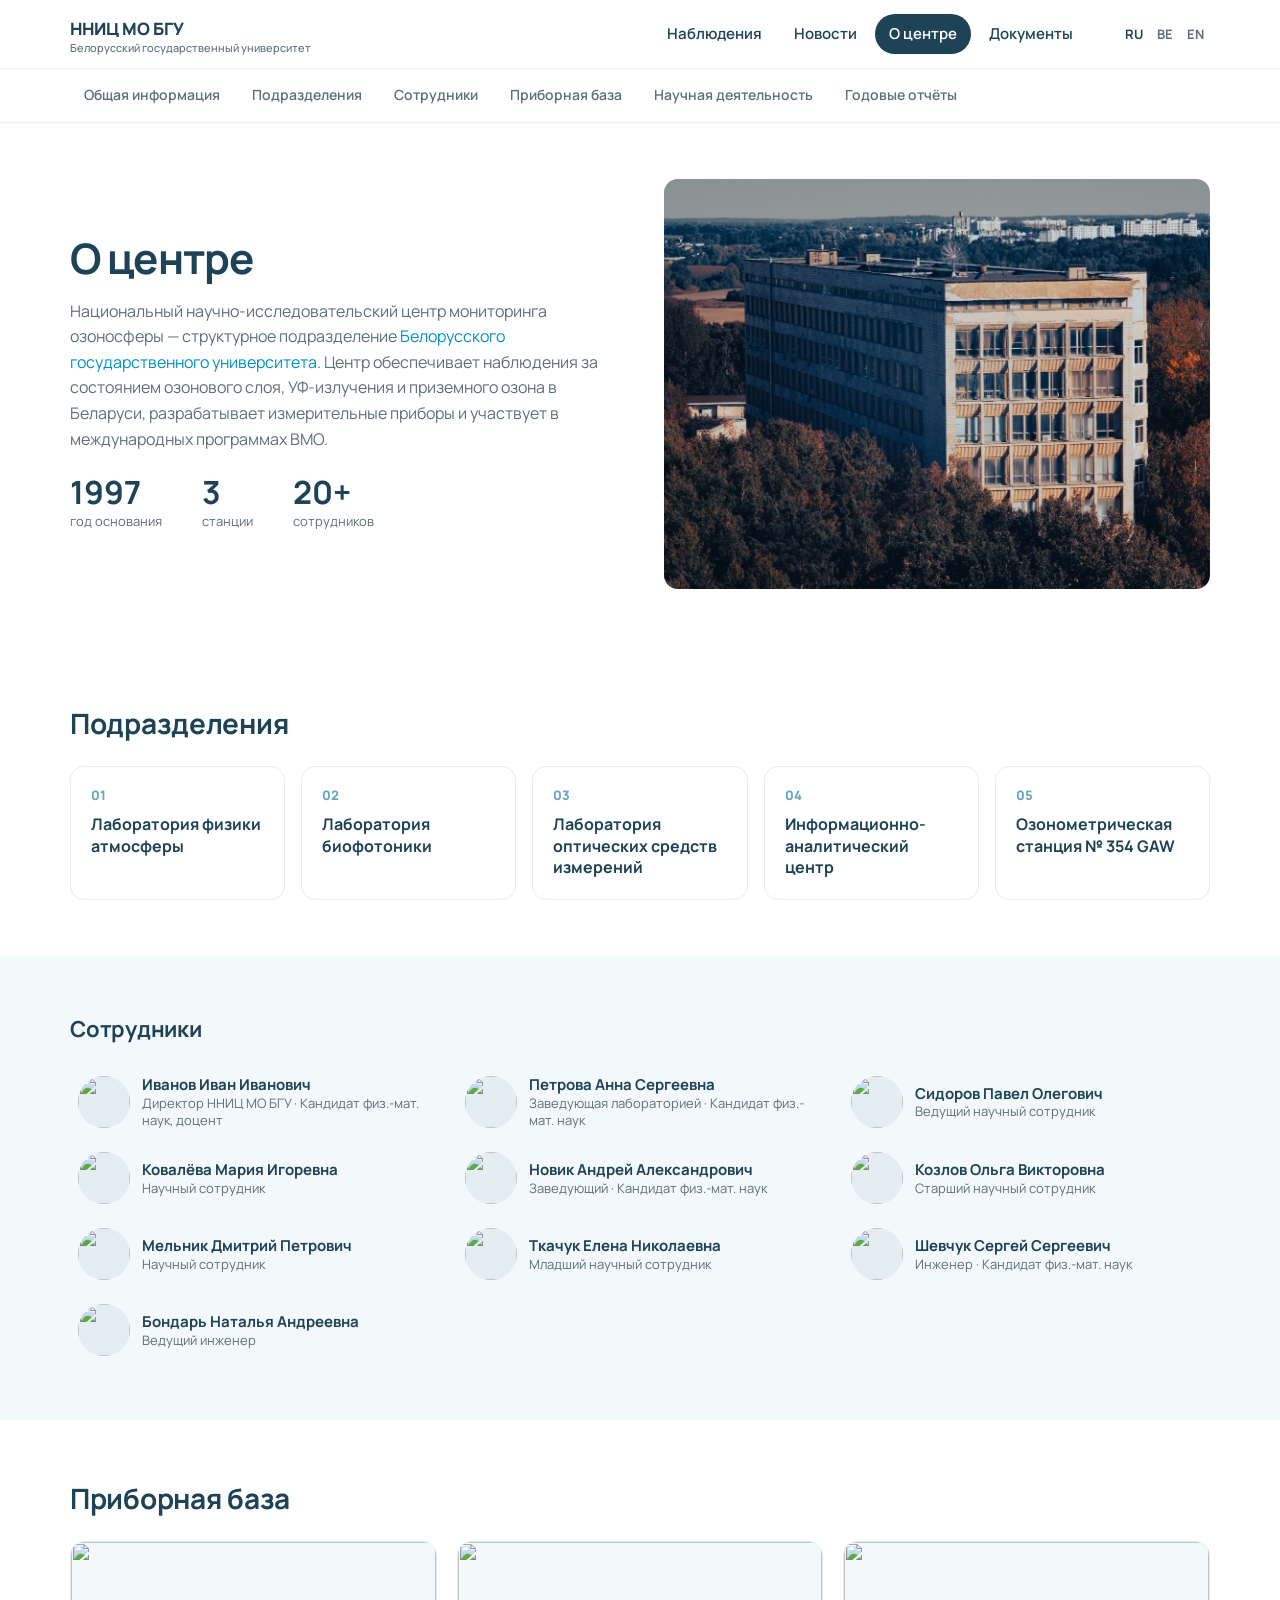
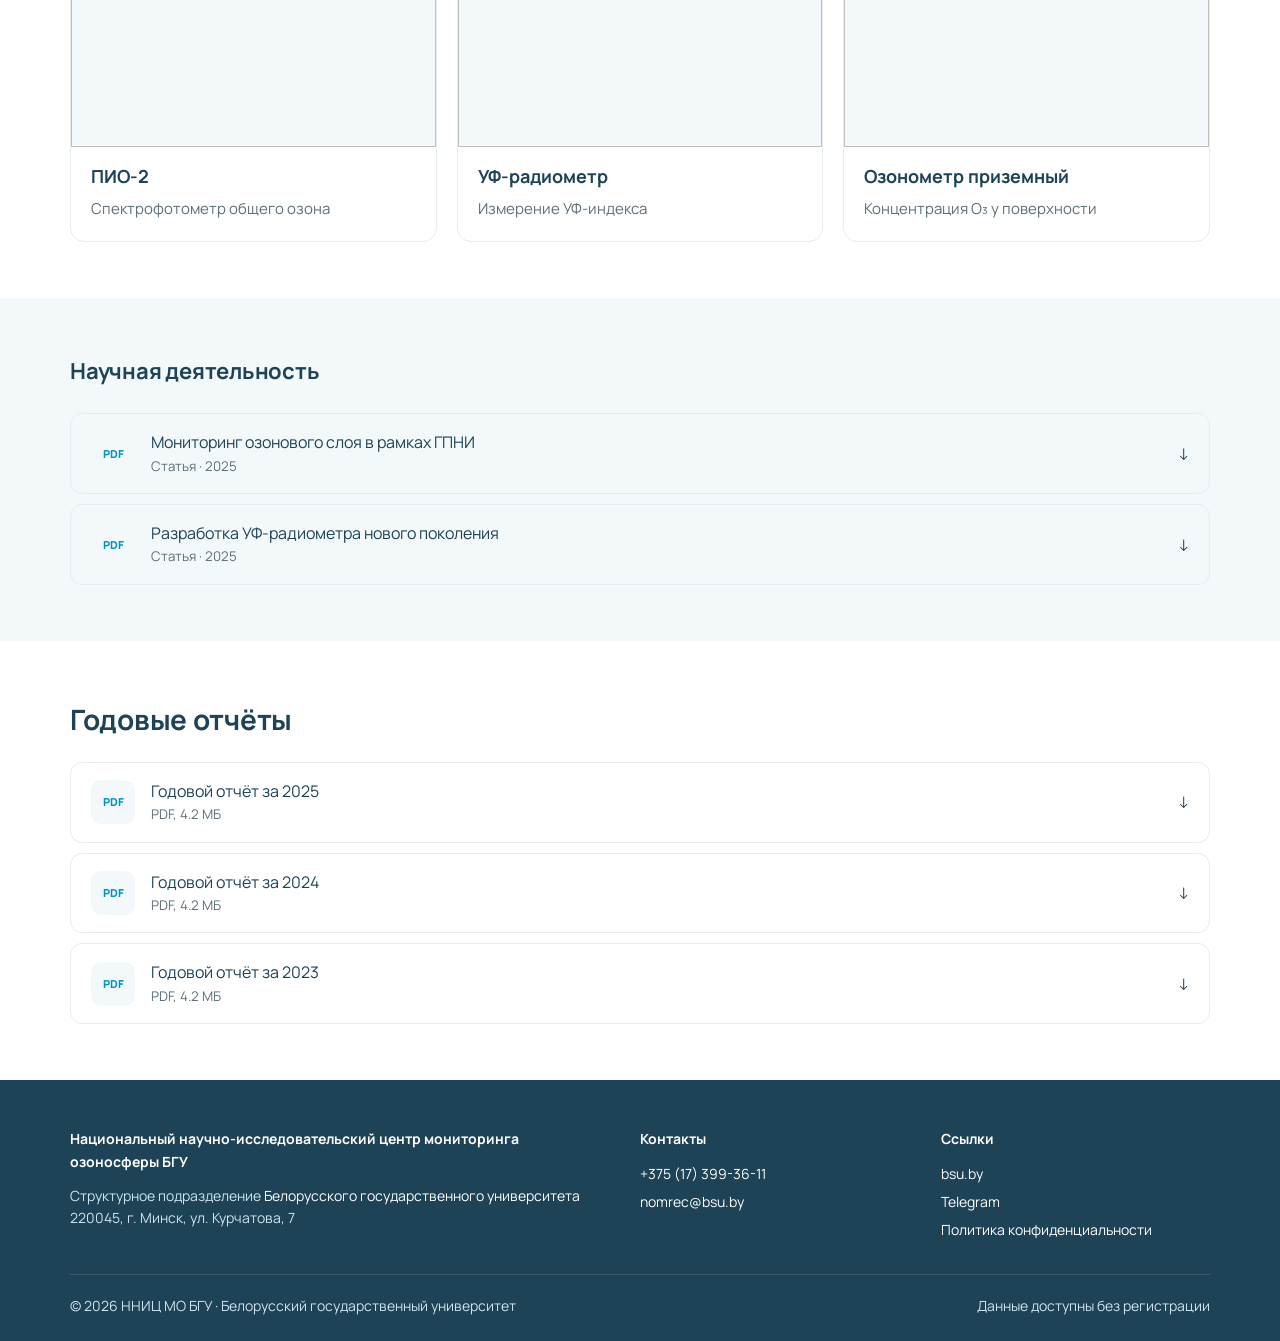
==== commit 2da05e9a: "feat: observations download panel on the right, staff list without search, spacing tweaks Co-Authore" ====
--- a/about.html
+++ b/about.html
@@ -8,10 +8,10 @@
 <link rel="apple-touch-icon" sizes="180x180" href="assets/img/brand/favicon-180.png">
 <link rel="manifest" href="assets/img/brand/site.webmanifest">
 <meta name="theme-color" content="#1e4356">
-<link rel="stylesheet" href="assets/style.css?v=67">
+<link rel="stylesheet" href="assets/style.css?v=74">
 <style>section[id]{scroll-margin-top:120px}</style>
 </head><body>
-<div id="header"></div><script src="assets/layout.js?v=67"></script>
+<div id="header"></div><script src="assets/layout.js?v=74"></script>
 <nav class="subnav"><div class="container">
   <a href="#info">Общая информация</a><a href="#units">Подразделения</a><a href="#team">Сотрудники</a><a href="#devices">Приборная база</a><a href="#science">Научная деятельность</a><a href="#reports">Годовые отчёты</a>
 </div></nav>
@@ -28,8 +28,7 @@
 </div></section>
 
 <section id="team" class="section-soft"><div class="container">
-  <div class="section-head"><h2>Сотрудники <span class="muted" id="cnt" style="font-size:16px;font-weight:600"></span></h2>
-    <input class="search" id="q" type="search" placeholder="Поиск по ФИО или должности"></div>
+  <h2>Сотрудники</h2>
   <div id="people"></div>
 </div></section>
 
@@ -49,14 +48,11 @@
 <script>
 document.getElementById("units-list").innerHTML = DEPARTMENTS.map((d, i) => `<div class="unit"><span>${String(i + 1).padStart(2, "0")}</span>${d}</div>`).join("");
 function renderPeople() {
-  const q = document.getElementById("q").value.toLowerCase();
-  const ws = WORKERS.filter(w => `${w.last_name} ${w.first_name} ${w.middle_name} ${w.position}`.toLowerCase().includes(q));
-  document.getElementById("cnt").textContent = ws.length;
+  const ws = WORKERS;
   document.getElementById("people").innerHTML = ws.length ? `<div class="staff">${ws.map(w => `<a class="staff-item" href="team-member.html?id=${w.id}">
     <img src="${w.photo}" alt="" loading="lazy"><span><b>${w.last_name} ${w.first_name} ${w.middle_name}</b>
     <small>${w.position}${w.academic_rank ? " · " + w.academic_rank : ""}</small></span></a>`).join("")}</div>` : `<p class="muted">Никого не найдено</p>`;
 }
-document.getElementById("q").oninput = renderPeople;
 renderPeople();
 const D = ["ПИО-2|Спектрофотометр общего озона","УФ-радиометр|Измерение УФ-индекса","Озонометр приземный|Концентрация O₃ у поверхности"];
 document.getElementById("dev").innerHTML = D.map(d => { const [n,s] = d.split("|");
--- a/assets/style.css
+++ b/assets/style.css
@@ -423,3 +423,39 @@
 .obs-main .big-chart{padding:14px 22px}
 .obs-main .big-chart .chart-ctrl{margin-top:8px}
 .obs-main .big-chart .chart-box{min-height:240px}
+
+/* скачать данные — полоса под графиком; график ниже */
+#download,#download>.container,#download .obs-main{display:block}
+#download .obs-main{display:grid}
+#download{padding:20px 0 28px!important}
+.obs-main .big-chart .chart-box{flex:none;height:260px;min-height:0}
+.dl-bar{display:flex;align-items:flex-end;gap:16px;flex-wrap:wrap;margin-top:20px;padding:18px 22px}
+.dl-bar>div{flex:1;min-width:220px;display:grid;gap:4px}
+.dl-bar small{font-size:13px}
+.dl-bar .field input{min-width:160px}
+
+/* узкая полоса скачивания, график выше, карточка вровень с графиком */
+.dl-bar{align-items:center;gap:12px;padding:10px 18px;margin-top:16px}
+.dl-bar .eyebrow{margin-right:auto;font-size:12px}
+.dl-bar .inline{display:flex;align-items:center;gap:6px;font-size:13px;color:var(--muted);font-weight:600}
+.dl-bar .inline input{font:inherit;font-size:13px;color:var(--ink);padding:6px 8px;border:1px solid var(--line);border-radius:8px}
+.dl-bar .btn{padding:7px 14px;font-size:13px}
+.obs-main .big-chart .chart-box{height:340px}
+#download .obs-main{align-items:stretch}
+#download .obs-side{display:flex;flex-direction:column}
+#download .obs-side .city-card{flex:1}
+
+/* скачать данные — справа под карточкой */
+#download .obs-side{gap:12px}
+#download .obs-side .dl-card{flex:none;margin:0;display:flex;flex-direction:column;gap:8px;padding:14px 18px;justify-content:flex-start}
+#download .obs-side .dl-card .dl-dates{margin:0}
+
+/* футер — только после прокрутки: блок тянется до низа окна, график растёт */
+#download{display:flex!important;flex-direction:column}
+#download>.container{flex:1;display:flex!important;flex-direction:column;width:100%}
+#download .obs-main{flex:1}
+.obs-main .big-chart .chart-box{flex:1;height:auto;min-height:320px}
+/* больше воздуха под графиком (график за счёт этого ниже), строки «Последних данных» свободнее */
+#download{padding:20px 0 72px!important}
+#download .obs-side .city-card .row{max-height:none;flex:none;padding:12px 0}
+#download{padding-bottom:44px!important}
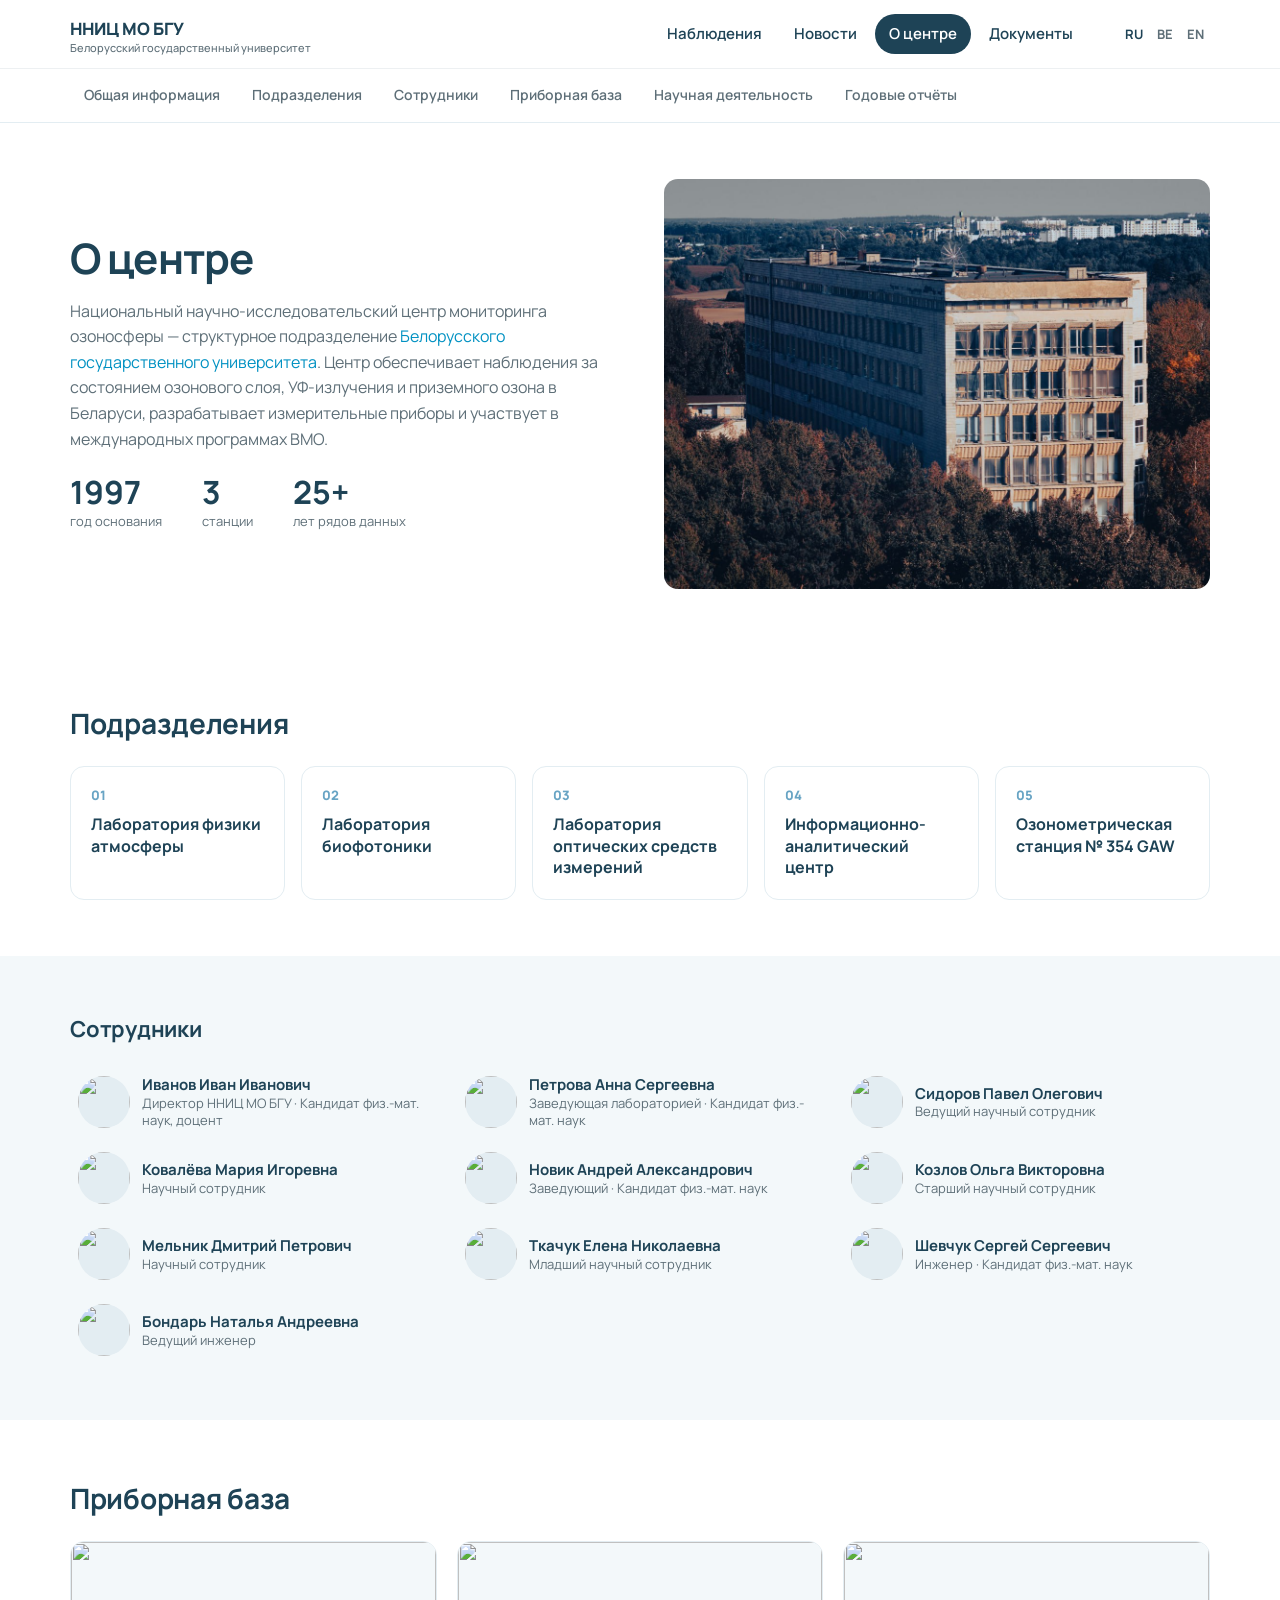
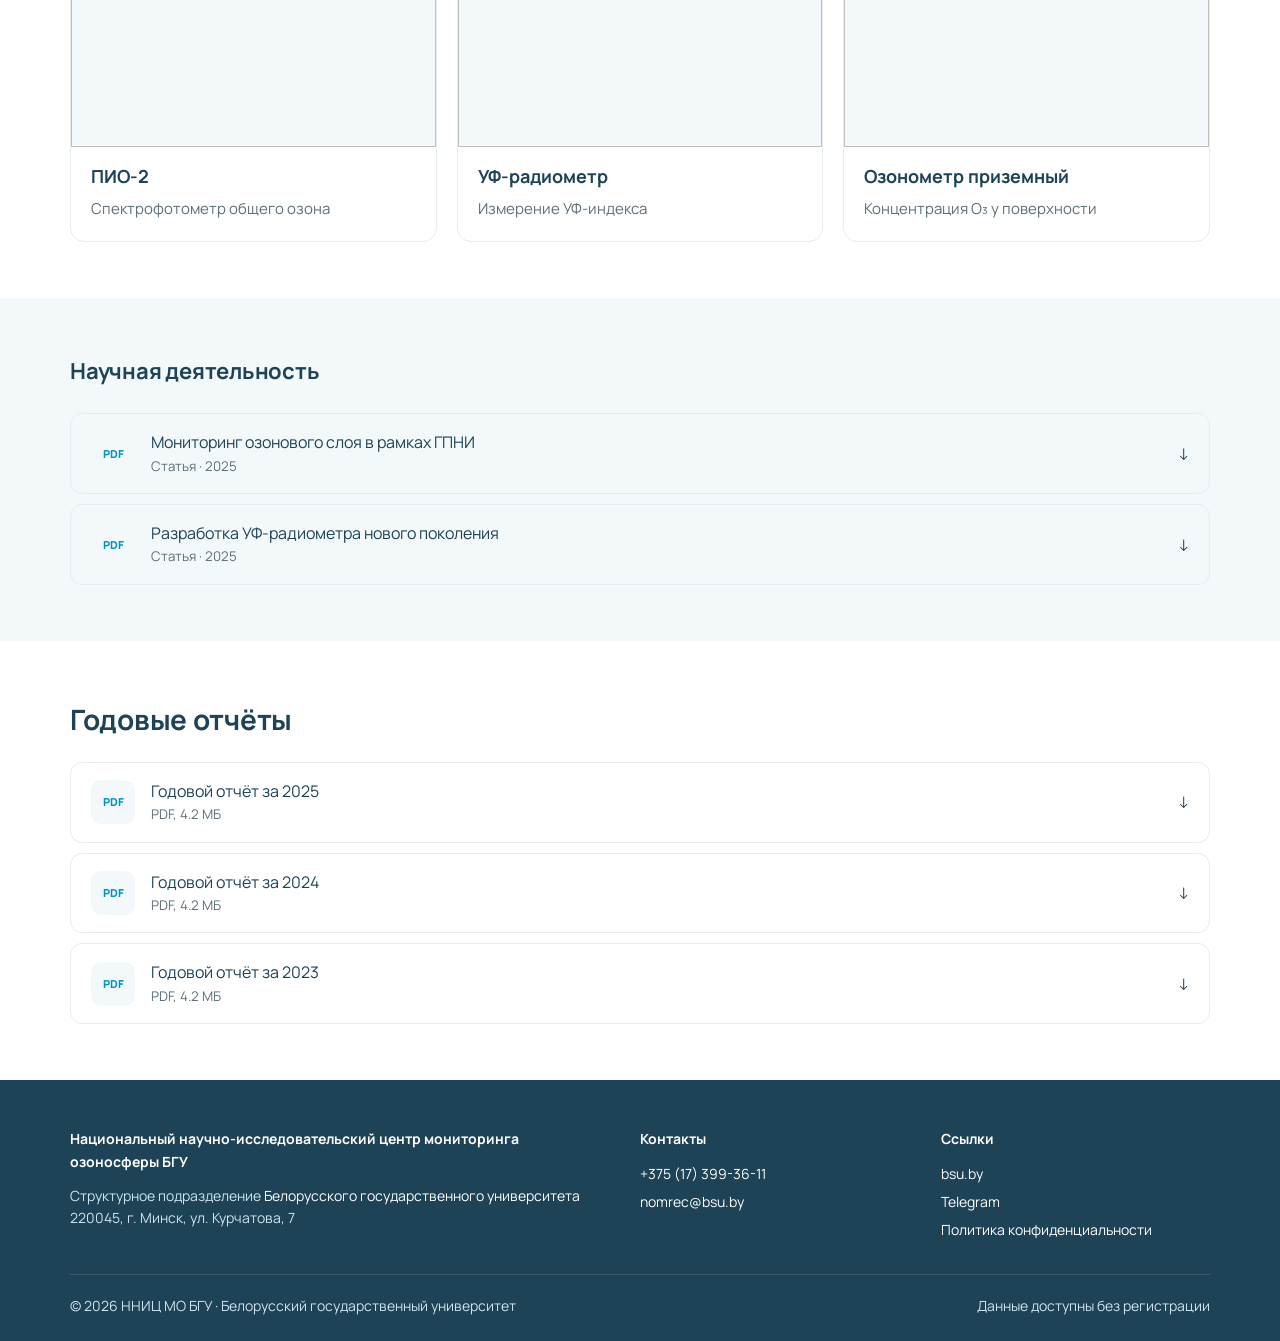
==== commit 13d16dd9: "content: 25+ years of data series on about page Co-Authored-By: Claude Opus 5.5 <noreply@anthropic.c" ====
--- a/about.html
+++ b/about.html
@@ -19,7 +19,7 @@
 <section id="info"><div class="container split">
   <div><h1 style="margin-bottom:16px">О центре</h1>
     <p class="muted">Национальный научно-исследовательский центр мониторинга озоносферы — структурное подразделение <a href="https://bsu.by">Белорусского государственного университета</a>. Центр обеспечивает наблюдения за состоянием озонового слоя, УФ-излучения и приземного озона в Беларуси, разрабатывает измерительные приборы и участвует в международных программах ВМО.</p>
-    <div class="stats"><div><b>1997</b><span>год основания</span></div><div><b>3</b><span>станции</span></div><div><b>20+</b><span>сотрудников</span></div></div></div>
+    <div class="stats"><div><b>1997</b><span>год основания</span></div><div><b>3</b><span>станции</span></div><div><b>25+</b><span>лет рядов данных</span></div></div></div>
   <img class="photo" src="assets/img/building.jpg" alt="Здание ННИЦ МО БГУ">
 </div></section>
 
